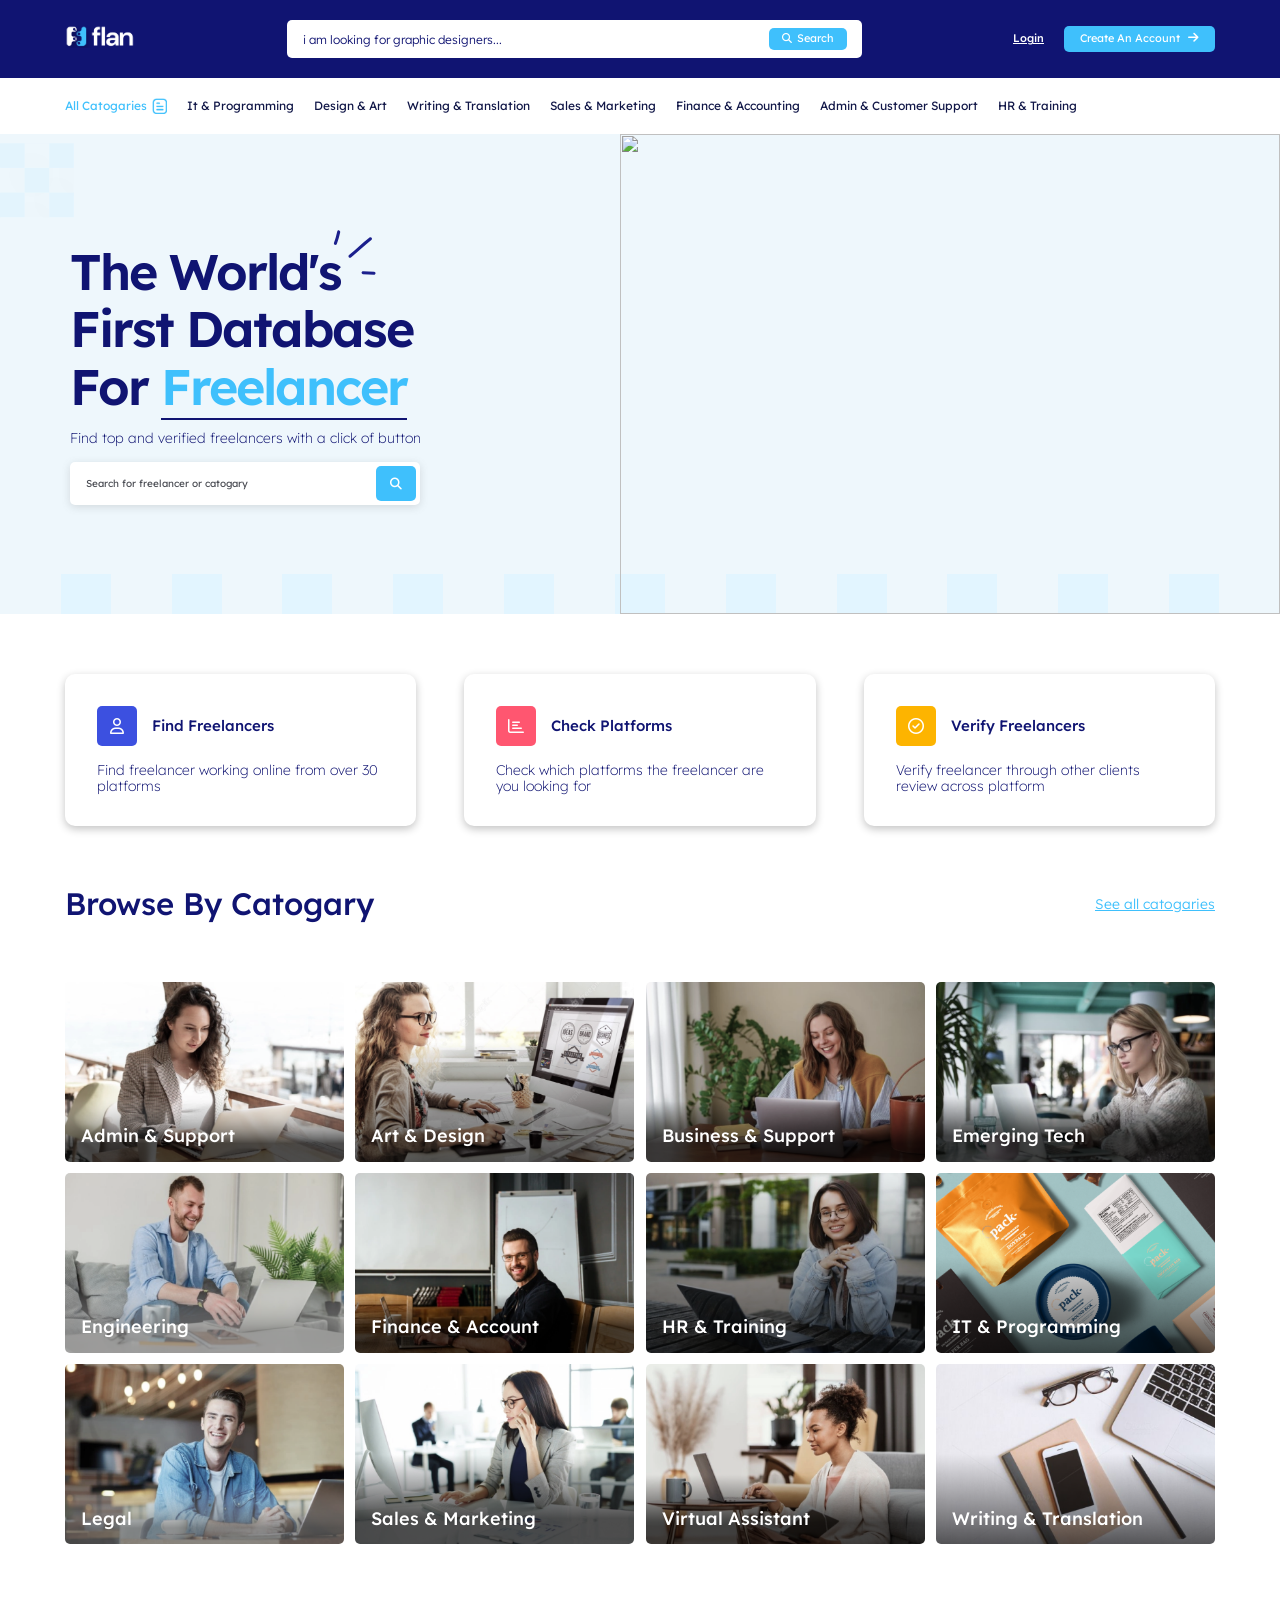
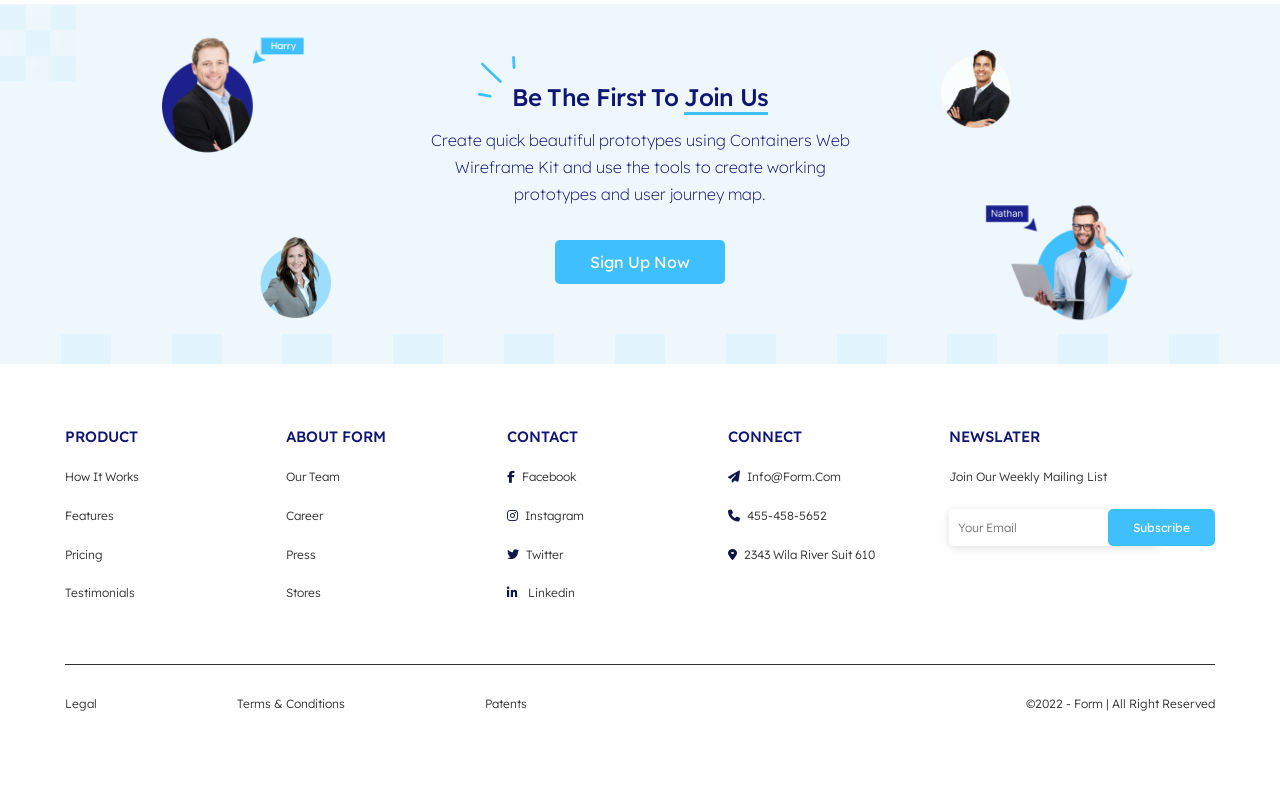
==== index.html @ 5f112f10 "new" ====
<!DOCTYPE html>
<html lang="en">
  <head>
    <meta charset="UTF-8" />
    <meta http-equiv="X-UA-Compatible" content="IE=edge" />
    <meta name="viewport" content="width=device-width, initial-scale=1.0" />
    <link
      rel="stylesheet"
      href="https://cdnjs.cloudflare.com/ajax/libs/font-awesome/6.2.1/css/all.min.css"
      integrity="sha512-MV7K8+y+gLIBoVD59lQIYicR65iaqukzvf/nwasF0nqhPay5w/9lJmVM2hMDcnK1OnMGCdVK+iQrJ7lzPJQd1w=="
      crossorigin="anonymous"
      referrerpolicy="no-referrer"
    />
    <link rel="preconnect" href="https://fonts.googleapis.com" />
    <link rel="preconnect" href="https://fonts.gstatic.com" crossorigin />
    <link
      href="https://fonts.googleapis.com/css2?family=Lexend+Deca:wght@100;200;300;400;500;600;700;800;900&display=swap"
      rel="stylesheet"
    />
    <link rel="shortcut icon" href="assets/favicon.png" type="image/x-icon" />
    <link rel="stylesheet" href="normalize.css" />
    <link rel="stylesheet" href="style.css" />
    <title>Flan | World's First Database For Freelancers</title>
  </head>
  <body>
    <!-- navbar  -->
    <nav class="navbar">
      <div class="navbar-max">
        <div class="header">
          <div class="bars">
            <i class="fas fa-bars"></i>
          </div>
          <div class="logo">
            <img class="img" src="assets/logo.png" alt="" />
          </div>
          <div class="empty"></div>
        </div>
        <div class="searchbar">
          <input
            type="search"
            name=""
            class="search"
            id=""
            placeholder="i am looking for graphic designers..."
          />
          <button class="btn btn-sm searchbar-btn">
            <i class="fas fa-search"></i>search
          </button>
        </div>
        <div class="account">
          <h6 class="login">Login</h6>
          <button class="btn btn-sm signup">
            Create An Account <i class="fas fa-arrow-right"></i>
          </button>
        </div>
      </div>
    </nav>

    <!-- sub-navbar  -->
    <div class="sub-navbar">
      <ul class="sub-navbar-max">
        <li class="navlink" id="navlink-main">
          All catogaries <img src="assets/icons/navigation-icon.png" alt="" />
        </li>
        <li class="navlink">it & programming</li>
        <li class="navlink">design & art</li>
        <li class="navlink">writing & translation</li>
        <li class="navlink">sales & marketing</li>
        <li class="navlink">finance & accounting</li>
        <li class="navlink">admin & customer support</li>
        <li class="navlink">HR & training</li>
      </ul>
    </div>

    <!-- mobile-navlinks  -->
    <div class="mob-nav">
      <ul class="mob-navlinks">
        <li class="mob-navlink" id="navlink-main">
          All catogaries <img src="assets/icons/navigation-icon.png" alt="" />
        </li>
        <li class="mob-navlink">it & programming</li>
        <li class="mob-navlink">design & art</li>
        <li class="mob-navlink">writing & translation</li>
        <li class="mob-navlink">sales & marketing</li>
        <li class="mob-navlink">finance & accounting</li>
        <li class="mob-navlink">admin & customer support</li>
        <li class="mob-navlink">HR & training</li>
      </ul>
      <div class="mob-account">
        <button class="btn btn-sm signup mob-login">login</button>
        <button class="btn btn-sm signup">
          Create An Account <i class="fas fa-arrow-right"></i>
        </button>
      </div>
    </div>
    <div class="dark-background hide"></div>

    <!-- banner  -->
    <div class="banner">
      <img src="assets/icons/pattern1.svg" class="pattern1" alt="" />
      <div class="patterns2">
        <div class="pattern2"></div>
        <div class="pattern2"></div>
        <div class="pattern2"></div>
        <div class="pattern2"></div>
        <div class="pattern2"></div>
        <div class="pattern2"></div>
        <div class="pattern2"></div>
        <div class="pattern2"></div>
        <div class="pattern2"></div>
        <div class="pattern2"></div>
        <div class="pattern2"></div>
      </div>
      <div class="banner-max">
        <div class="banner-content">
          <div class="banner-heading">
            <h1>
              The World's <br />First Database <br />For
              <span class="freelancers">Freelancer</span>
            </h1>
            <img
              src="assets/icons/header-text.svg"
              class="text-enhance"
              alt=""
            />
          </div>
          <p>Find top and verified freelancers with a click of button</p>
          <div class="banner-searchbar">
            <input
              type="search"
              name=""
              class="banner-search"
              id=""
              placeholder="Search for freelancer or catogary"
            />
            <button class="btn btn-square search-btn">
              <i class="fas fa-search"></i>
            </button>
          </div>
        </div>
        <div class="banner-img">
          <img src="assets/banner-img.png" class="img" alt="" />
        </div>
      </div>
    </div>

    <!-- Services  -->
    <div class="services">
      <div class="service">
        <div class="top">
          <div class="icon-cover" style="background-color: #3c50e0">
            <i class="fa-regular fa-user"></i>
          </div>
          <div class="heading">
            <h5>Find Freelancers</h5>
          </div>
        </div>
        <div class="bottom">
          <p>Find freelancer working online from over 30 platforms</p>
        </div>
      </div>

      <div class="service">
        <div class="top">
          <div class="icon-cover" style="background-color: #ff5670">
            <i class="fa-regular fa-chart-bar"></i>
          </div>
          <div class="heading">
            <h5>Check Platforms</h5>
          </div>
        </div>
        <div class="bottom">
          <p>Check which platforms the freelancer are you looking for</p>
        </div>
      </div>

      <div class="service">
        <div class="top">
          <div class="icon-cover" style="background-color: #fdb400">
            <i class="fa-regular fa-circle-check"></i>
          </div>
          <div class="heading">
            <h5>Verify Freelancers</h5>
          </div>
        </div>
        <div class="bottom">
          <p>Verify freelancer through other clients review across platform</p>
        </div>
      </div>
    </div>

    <!-- Catogaries -->
    <div class="title-cover">
      <h3 class="title">Browse By Catogary</h3>
      <a href="">See all catogaries</a>
    </div>
    <div class="catogaries">
      <div class="catogary">
        <img
          src="assets/catogaries-img/Admin & Support.png"
          class="img"
          alt=""
        />
        <h5>Admin & Support</h5>
      </div>
      <div class="catogary">
        <img src="assets/catogaries-img/Art & Design.png" class="img" alt="" />
        <h5>Art & Design</h5>
      </div>
      <div class="catogary">
        <img
          src="assets/catogaries-img/Business & Support.png"
          class="img"
          alt=""
        />
        <h5>Business & Support</h5>
      </div>
      <div class="catogary">
        <img src="assets/catogaries-img/Emergin Tech.png" class="img" alt="" />
        <h5>Emerging Tech</h5>
      </div>
      <div class="catogary">
        <img src="assets/catogaries-img/Engineering.png" class="img" alt="" />
        <h5>Engineering</h5>
      </div>
      <div class="catogary">
        <img
          src="assets/catogaries-img/Finance & Account.png"
          class="img"
          alt=""
        />
        <h5>Finance & Account</h5>
      </div>
      <div class="catogary">
        <img src="assets/catogaries-img/HR & Training.png" class="img" alt="" />
        <h5>HR & Training</h5>
      </div>
      <div class="catogary">
        <img
          src="assets/catogaries-img/IT & Programming.png"
          class="img"
          alt=""
        />
        <h5>IT & Programming</h5>
      </div>
      <div class="catogary">
        <img src="assets/catogaries-img/legal.png" class="img" alt="" />
        <h5>Legal</h5>
      </div>
      <div class="catogary">
        <img
          src="assets/catogaries-img/Sales & Marketing.png"
          class="img"
          alt=""
        />
        <h5>Sales & Marketing</h5>
      </div>
      <div class="catogary">
        <img
          src="assets/catogaries-img/Virtual Assistant.png"
          class="img"
          alt=""
        />
        <h5>Virtual Assistant</h5>
      </div>
      <div class="catogary">
        <img
          src="assets/catogaries-img/Writing Translation.png"
          class="img"
          alt=""
        />
        <h5>Writing & Translation</h5>
      </div>
    </div>

    <!-- Freelancers  -->
    <div class="freelancers">
      <div class="freelancers-max">
        <div class="freelancers-content">
          <h4>Be The First To <span class="join-us">Join Us</span></h4>
          <div class="clients">
            <img src="assets/client2/client1.png" class="client" alt="" />
            <img src="assets/client2/client2.png" class="client" alt="" />
            <img src="assets/client2/client3.png" class="client" alt="" />
            <img src="assets/client2/client4.png" class="client" alt="" />
          </div>
          <p>
            Create quick beautiful prototypes using Containers Web Wireframe Kit
            and use the tools to create working prototypes and user journey map.
          </p>
          <button class="btn btn-lg">Sign Up Now</button>
          <img
            src="assets/icons/client-text.svg"
            class="client-text-decoration"
            alt=""
          />
        </div>

        <img src="assets/Client's/nathan (2).png" class="nathan" alt="" />
        <img src="assets/Client's/harry (2).png" class="harry" alt="" />
        <img src=" assets/Client's/Client 01.png" class="joe" alt="" />
        <img src="assets/Client's/Group 54.png" class="ella" alt="" />
      </div>
      <img src="assets/icons/pattern1.svg" class="f-pattern1" alt="" />
      <div class="f-patterns2">
        <div class="f-pattern2"></div>
        <div class="f-pattern2"></div>
        <div class="f-pattern2"></div>
        <div class="f-pattern2"></div>
        <div class="f-pattern2"></div>
        <div class="f-pattern2"></div>
        <div class="f-pattern2"></div>
        <div class="f-pattern2"></div>
        <div class="f-pattern2"></div>
        <div class="f-pattern2"></div>
        <div class="f-pattern2"></div>
      </div>
    </div>

    <!-- Footer  -->
    <footer class="footer">
      <div class="footer-max">
        <div class="f-top">
          <ul class="menu">
            <h5 class="heading">product</h5>
            <li class="link">How it works</li>
            <li class="link">features</li>
            <li class="link">Pricing</li>
            <li class="link">testimonials</li>
          </ul>
          <ul class="menu">
            <h5 class="heading">about form</h5>
            <li class="link">our team</li>
            <li class="link">career</li>
            <li class="link">press</li>
            <li class="link">stores</li>
          </ul>
          <ul class="menu">
            <h5 class="heading">contact</h5>
            <li class="link">
              <i class="fa-brands fa-facebook-f"></i>facebook
            </li>
            <li class="link">
              <i class="fa-brands fa-instagram"></i>instagram
            </li>
            <li class="link"><i class="fa-brands fa-twitter"></i>twitter</li>
            <li class="link">
              <i class="fa-brands fa-linkedin-in"></i>
              linkedin
            </li>
          </ul>
          <ul class="menu">
            <h5 class="heading">connect</h5>
            <li class="link">
              <i class="fa-solid fa-paper-plane"></i>info@form.com
            </li>
            <li class="link"><i class="fa-solid fa-phone"></i>455-458-5652</li>
            <li class="link">
              <i class="fa-solid fa-location-dot"></i>2343 wila river suit 610
            </li>
          </ul>
          <ul class="menu">
            <h5 class="heading">newslater</h5>
            <li class="link">join our weekly mailing list</li>
            <div class="f-search-cover">
              <input
                type="search"
                name=""
                class="f-search"
                id=""
                placeholder="Your Email"
              />
              <button class="btn f-search-btn">subscribe</button>
            </div>
          </ul>
        </div>
        <div class="f-bottom">
          <div class="left">
            <li class="link">legal</li>
            <li class="link">terms & conditions</li>
            <li class="link">patents</li>
          </div>
          <div class="right">
            <li class="link">&#169;2022 - Form | all right reserved</li>
          </div>
        </div>
      </div>
    </footer>
    <script src="app.js"></script>
  </body>
</html>
---- style.css ----
:root {
  /* COLOR  */
  --clr-primary-100: #eef7fc;
  --clr-primary-200: #e2f5ff;
  --clr-primary-300: #3fc0fc;
  --clr-primary-400: #049be2;
  --clr-primary-500: #101472;
  --clr-primary-600: #101647;
  --clr-white: #ffffff;
  --light-grey: #f2f2f2;
  --clr-grey: #494b52;
  --clr-blue: #3c50e0;
  --clr-red: #ff5670;
  --clr-yellow: #fdb400;

  /* FONT  */
  --font-family: "Lexend Deca", sans-serif;
  --font-100: 100;
  --font-200: 200;
  --font-300: 300;
  --font-400: 400;
  --font-500: 500;
  --font-600: 600;
  --font-700: 700;
  --font-800: 800;
  --font-900: 900;

  /* SECTION-GAP  */
  --gap-sm: 60px;
  --gap-lg: 60px;

  /* BORDER-RADIUS  */
  --radius-sm: 5px;
  --radius-lg: 10px;
  --radius-round: 50%;

  --max-width: 1150px;
  --width: 90vw;
  --shaddow: rgba(99, 99, 99, 0.2) 0px 2px 8px 0px;
  --shaddow1: rgba(0, 0, 0, 0.24) 0px 3px 8px;
}

/* Global Classes  */
h1,
h2,
h3,
h4,
h5,
h6,
p,
span {
  font-family: var(--font-family);
  margin: 0 0 15px 0;
}

h1 {
  font-size: 55px;
  font-weight: var(--font-600);
  letter-spacing: -2px;
}
h2 {
  font-size: 42px;
  font-weight: var(--font-500);
}
h3 {
  font-size: 31px;
  font-weight: var(--font-500);
}
h4 {
  font-size: 24px;
  font-weight: var(--font-500);
}
h5 {
  font-size: 18px;
  font-weight: var(--font-500);
}
h6 {
  font-size: 14px;
  font-weight: var(--font-500);
}
p {
  font-weight: var(--font-200);
}
a {
  font-family: var(--font-family);
  font-weight: var(--font-300);
  color: var(--clr-primary-300);
  font-size: 14px;
}
ul {
  padding: 0;
}
li {
  text-transform: capitalize;
  list-style: none;
  font-family: var(--font-family);
}

/* NAME-ICONS  */
.name-icon-cover {
  position: relative;
}
.name-icon {
  border-radius: var(--radius-sm);
  padding: 0.8rem;
  background-color: rgba(255, 255, 255, 0.1);
  color: white;
  position: absolute;
  top: 141px;
  left: 423px;
}
.name-icon h5 {
  margin-bottom: 2px;
}
.name-icon p {
  font-size: 12px;
  margin-bottom: 2px;
}
.name-icon img {
  width: 15px;
  position: absolute;
  top: 0;
}

/* BUTTONS  */
.btn {
  border: none;
  outline: none;
  background-color: var(--clr-primary-300);
  color: var(--clr-white);
  border-radius: var(--radius-sm);
  cursor: pointer;
  transition: 0.4s all;
  font-family: var(--font-family);
  text-transform: capitalize;
}
.btn i {
  font-size: 12px;
}
.btn:hover {
  background-color: var(--clr-primary-400);
}
.btn-sm {
  padding: 0.4rem 1rem;
  font-size: 11px;
}
.btn-lg {
  padding: 0.8rem 2.2rem;
  font-size: 16px;
}
.btn-square {
  padding: 0.6rem;
  font-size: 14px;
}

/* IMG */
.img {
  height: 100%;
  width: 100%;
  object-fit: cover;
}

/* -------------------Navbar------------------- */
.navbar {
  background-color: var(--clr-primary-500);
}
.navbar-max {
  max-width: var(--max-width);
  width: var(--width);
  margin: auto;
  display: flex;
  align-items: center;
  justify-content: space-between;
  padding: 20px 0;
}
.bars {
  display: none;
}
.empty {
  display: none;
}
.logo {
  width: 70px;
}

.searchbar {
  position: relative;
  width: 50%;
}
.search {
  padding: 0.6rem 1rem;
  border-radius: var(--radius-sm);
  outline: none;
  border: none;
  width: 100%;
}
.search::placeholder {
  font-family: var(--font-family);
  font-size: 12px;
  font-weight: var(--font-300);
  color: var(--clr-primary-500);
}
.searchbar-btn {
  position: absolute;
  right: 15px;
  font-size: 11px;
  top: 20%;
  padding: 0.3rem 0.8rem;
}
.searchbar-btn i {
  margin-right: 5px;
  font-size: 10px;
}
.account {
  display: flex;
  align-items: center;
}
.login {
  margin: 0;
  font-size: 11px;
  color: var(--clr-white);
  text-decoration: underline;
}
.signup {
  margin-left: 20px;
}
.signup i {
  margin-left: 5px;
}

@media (max-width: 750px) {
  .account {
    display: none;
  }
  .navbar-max {
    flex-direction: column;
  }
  .header {
    display: flex;
    align-items: center;
    justify-content: space-between;
    width: 100%;
    margin-bottom: 15px;
  }
  .bars {
    display: inline;
    color: var(--clr-white);
  }
  .empty {
    display: inline;
  }
  .searchbar {
    width: 100%;
  }
}

/* -------------------Sub-Navbar------------------- */
.sub-navbar {
  background-color: var(--clr-white);
}
.sub-navbar-max {
  width: var(--width);
  margin: auto;
  max-width: var(--max-width);
  display: flex;
  align-items: center;
  padding: 20px 0;
}
.sub-navbar-max .navlink {
  font-size: 12px;
  margin-right: 20px;
  color: var(--clr-primary-600);
}
.navlink:hover {
  cursor: pointer;
  transition: 0.3s;
  color: var(--clr-primary-300);
}
#navlink-main {
  display: flex;
  align-items: center;
  color: var(--clr-primary-300);
}
#navlink-main img {
  width: 15px;
  margin-left: 5px;
}

@media (max-width: 1160px) {
  .navlink:nth-child(8) {
    display: none;
  }
}
@media (max-width: 1050px) {
  .navlink:nth-child(7) {
    display: none;
  }
}
@media (max-width: 850px) {
  .navlink:nth-child(6) {
    display: none;
  }
}
@media (max-width: 750px) {
  .sub-navbar {
    display: none;
  }
}

/* Mobile-Navlinks  */
.mob-nav {
  z-index: 3;
  background-color: var(--clr-white);
  transform: translateX(-100%);
  position: absolute;
  height: 100vh;
  width: 60%;
  transition: 0.4s ease-in-out;
}
.mob-nav-show {
  transform: translateX(0%);
}
.mob-navlink {
  padding: 15px 20px;
  color: var(--clr-primary-600);
  font-size: 12px;
}
.mob-navlink:hover {
  background-color: var(--light-grey);
  transition: 0.3s ease-in-out;
  cursor: pointer;
}

.mob-account {
  display: flex;
  flex-direction: column;
  padding: 0 20px;
}
.mob-account .signup {
  margin: 3px 0;
  display: inline;
}
.dark-background {
  width: 100%;
  height: 100vh;
  background-color: rgba(0, 0, 0, 0.4);
  position: absolute;
  z-index: 2;
}
.hide {
  display: none;
}

/* -------------------Banner------------------- */
.banner {
  background-color: var(--clr-primary-100);
  display: flex;
  align-items: center;
  justify-content: end;
  position: relative;
  font-size: 10px;
  margin-bottom: var(--gap-sm);
  /* border: 2px solid red; */
}
.banner-max {
  width: 95vw;
  max-width: 1210px;
  display: flex;
  align-items: center;
}
.pattern1 {
  position: absolute;
  top: -4%;
  left: 0;
  width: 140px;
  opacity: 0.6;
}
.patterns2 {
  display: flex;
  align-items: center;
  justify-content: space-evenly;
  position: absolute;
  bottom: 0%;
  left: 0%;
  width: 100%;
}
.pattern2 {
  width: 50px;
  height: 40px;
  background-color: #e2f5ff;
}

.banner-content {
  width: 50%;
}
.banner-content h1 {
  color: var(--clr-primary-500);
  position: relative;
  font-size: 5em;
}
.banner-content p {
  color: var(--clr-primary-500);
  font-size: 1.4em;
}
.banner-heading {
  display: inline-block;
  position: relative;
}
.text-enhance {
  position: absolute;
  top: -13px;
  right: 33px;
  width: 49px;
}
.banner-content span {
  color: var(--clr-primary-300);
  border-bottom: 2px solid var(--clr-primary-500);
  display: inline;
}
.banner-searchbar {
  position: relative;
  width: 350px;
  /* border: 2px solid red; */
}
.banner-search {
  width: 100%;
  border-radius: var(--radius-sm);
  outline: none;
  border: none;
  box-shadow: var(--shaddow);
  padding: 1rem 1rem;
}
.banner-search::placeholder {
  color: var(--clr-grey);
  font-family: var(--font-family);
}
.search-btn {
  position: absolute;
  right: 4px;
  top: 4px;
  width: 40px;
  height: 35px;
}

.banner-img {
  position: relative;
  height: 480px;
  width: 60%;
  z-index: 2;
}

@media (max-width: 910px) {
  .banner-content {
    font-size: 9px;
  }
  .banner-searchbar {
    width: 300px;
  }
  .pattern2:nth-child(11),
  .pattern2:nth-child(10),
  .pattern2:nth-child(9) {
    display: none;
  }
}
@media (max-width: 770px) {
  .banner-img {
    display: none;
  }
  .banner-searchbar {
    margin: auto;
  }
  .banner-content {
    padding: 5rem 0;
    text-align: center;
    width: 100%;
  }
  .banner {
    justify-content: center;
  }
  .text-enhance {
    top: -14px;
    right: -9px;
    width: 45px;
  }
  .pattern2:nth-child(8),
  .pattern2:nth-child(7),
  .pattern2:nth-child(6) {
    display: none;
  }
}

/* -------------------Services------------------- */
.services {
  width: var(--width);
  max-width: var(--max-width);
  margin: auto;
  display: grid;
  grid-template-columns: repeat(3, 1fr);
  gap: 3rem;
  margin-bottom: var(--gap-lg);
}
.service {
  background-color: white;
  box-shadow: var(--shaddow1);
  padding: 2rem;
  border-radius: var(--radius-lg);
}
.service .top {
  display: flex;
  align-items: center;
  margin-bottom: 1rem;
}
.service .top .icon-cover {
  color: white;
  border-radius: var(--radius-sm);
  width: 40px;
  height: 40px;
  display: flex;
  align-items: center;
  justify-content: center;
  margin-right: 15px;
}
.service .top h5 {
  margin: 0;
  font-size: 15px;
  color: var(--clr-primary-500);
}
.service .bottom p {
  margin-bottom: 0%;
  color: var(--clr-primary-500);
  font-size: 14px;
}

@media (max-width: 770px) {
  .services {
    grid-template-columns: 1fr;
    gap: 1rem;
  }
}

/* -------------------Catogaries------------------- */
.title-cover {
  width: var(--width);
  max-width: var(--max-width);
  margin: auto;
  display: flex;
  align-items: center;
  justify-content: space-between;
  margin-bottom: var(--gap-sm);
}
.title-cover h3 {
  margin: 0;
  color: var(--clr-primary-500);
}
.catogaries {
  width: var(--width);
  max-width: var(--max-width);
  margin: auto;
  display: grid;
  grid-template-columns: 1fr 1fr 1fr 1fr;
  gap: 0.7rem;
}
.catogary {
  height: 180px;
  position: relative;
  cursor: pointer;
}
.catogary img {
  border-radius: var(--radius-sm);
}
.catogary h5 {
  position: absolute;
  bottom: 0;
  left: 16px;
  color: var(--clr-white);
}

@media (max-width: 1050px) {
  .catogaries {
    grid-template-columns: 1fr 1fr 1fr;
  }
  .catogary:nth-child(1),
  .catogary:nth-child(2),
  .catogary:nth-child(3) {
    display: none;
  }
}
@media (max-width: 650px) {
  .catogaries {
    grid-template-columns: 1fr 1fr;
  }
  .catogary:nth-child(4),
  .catogary:nth-child(5),
  .catogary:nth-child(6) {
    display: none;
  }
  .title-cover .title {
    font-size: 20px;
  }
  .catogary h5 {
    font-size: 13px;
  }
}

/* -------------------Freelancers------------------- */
.freelancers {
  background-color: var(--clr-primary-100);
  display: flex;
  justify-content: center;
  align-items: center;
  margin-top: var(--gap-sm);
  position: relative;
}
.freelancers-max {
  max-width: var(--max-width);
  width: var(--width);
  margin: auto;
  display: flex;
  align-items: center;
  justify-content: center;
  position: relative;
}
.freelancers-content {
  display: flex;
  justify-content: center;
  align-items: center;
  flex-direction: column;
  width: var(--width);
  max-width: 450px;
  text-align: center;
  padding: 5rem 0;
  position: relative;
}
.freelancers-content h4 {
  color: var(--clr-primary-500);
  letter-spacing: -0.7px;
}
.freelancers-content p {
  margin-bottom: 2rem;
  line-height: 27px;
  color: var(--clr-primary-500);
}
.freelancers-content .join-us {
  border-bottom: 3px solid var(--clr-primary-300);
}
.client-text-decoration {
  position: absolute;
  top: 52px;
  left: 63px;
  width: 38px;
}
.f-pattern1 {
  position: absolute;
  top: -28px;
  left: 0;
  width: 144px;
  opacity: 0.6;
}
.f-patterns2 {
  display: flex;
  align-items: center;
  justify-content: space-evenly;
  position: absolute;
  bottom: 0%;
  left: 0%;
  width: 100%;
}
.f-pattern2 {
  width: 50px;
  height: 30px;
  background-color: #e2f5ff;
}

.harry {
  position: absolute;
  top: 0;
  left: 55px;
  width: 250px;
}
.nathan {
  position: absolute;
  width: 249px;
  bottom: 0;
  right: 23px;
}
.joe {
  position: absolute;
  width: 70px;
  top: 46px;
  right: 204px;
}
.ella {
  position: absolute;
  width: 87px;
  bottom: 46px;
  left: 179px;
}
.clients {
  display: flex;
  justify-content: space-between;
  align-items: center;
  width: 350px;
  margin-bottom: 20px;
  margin-top: 10px;
  display: none;
}
.client {
  width: 60px;
}

@media (max-width: 920px) {
  .clients {
    display: flex;
  }
  .nathan {
    display: none;
  }
  .ella {
    display: none;
  }
  .joe {
    display: none;
  }
  .harry {
    display: none;
  }
  .freelancers-content {
    width: 80vw;
  }
}
@media (max-width: 550px) {
  .freelancers-content {
    width: 80vw;
  }
  .client-text-decoration {
    display: none;
  }
  .clients {
    width: 300px;
  }
  .client {
    width: 50px;
  }
  .freelancers-content h4 {
    font-size: 22px;
  }
}
@media (max-width: 910px) {
  .f-pattern2:nth-child(11),
  .f-pattern2:nth-child(10),
  .f-pattern2:nth-child(9) {
    display: none;
  }
}
@media (max-width: 770px) {
  .f-pattern2:nth-child(8),
  .f-pattern2:nth-child(7),
  .f-pattern2:nth-child(6) {
    display: none;
  }
}

/* -------------------Footer------------------- */
.footer .link {
  cursor: pointer;
}
.footer-max {
  width: var(--width);
  max-width: var(--max-width);
  margin: auto;
}
.f-top {
  display: grid;
  grid-template-columns: 1fr 1fr 1fr 1fr 1.3fr;
  gap: 1rem;
  padding: 4rem 0;
  border-bottom: 1px solid #313131;
}
.f-top i {
  color: var(--clr-primary-600);
}
.f-top .menu {
  margin: 0;
}
.menu .link:last-child {
  margin-bottom: 0;
}
.menu .heading {
  text-transform: uppercase;
  color: var(--clr-primary-500);
  font-size: 15px;
  margin-bottom: 25px;
}
.f-top .link {
  font-size: 12px;
  margin-bottom: 25px;
  font-weight: var(--font-300);
  color: #313131;
}
.f-top .link i {
  margin-right: 7px;
}
.f-search-cover {
  position: relative;
}
.f-search {
  border-radius: var(--radius-sm);
  outline: none;
  padding: 0.6rem;
  border: none;
  box-shadow: var(--shaddow);
}
.f-search::placeholder {
  font-family: var(--font-family);
  font-size: 12px;
  font-weight: var(--font-300);
}
.f-search-btn {
  position: absolute;
  right: 0;
  width: 40%;
  font-size: 12px;
  height: 100%;
}

.f-bottom {
  width: var(--width);
  max-width: var(--max-width);
  margin: auto;
  display: flex;
  align-items: center;
  justify-content: space-between;
  padding: 2rem 0 6rem 0;
}
.f-bottom .left {
  display: flex;
  align-items: center;
}
.f-bottom .left .link {
  margin-right: 140px;
}
.f-bottom .link {
  font-size: 12px;
  font-weight: var(--font-300);
  color: #313131;
}

@media (max-width: 1000px) {
  .f-top .menu:nth-child(5) {
    display: none;
  }
  .f-top {
    grid-template-columns: repeat(4, 1fr);
  }
}
@media (max-width: 750px) {
  .f-top {
    grid-template-columns: repeat(3, 1fr);
  }
  .f-top .menu:nth-child(1) {
    margin-bottom: 1rem;
  }
}
@media (max-width: 500px) {
  .f-top {
    grid-template-columns: repeat(2, 1fr);
  }
}
@media (max-width: 900px) {
  .f-bottom .left .link {
    margin-right: 80px;
  }
}
@media (max-width: 690px) {
  .f-bottom {
    flex-direction: column;
    justify-content: flex-start;
  }
  .f-bottom .left {
    margin-bottom: 15px;
    justify-content: space-between;
    width: var(--width);
  }
  .f-bottom .left .link {
    margin-right: 0;
  }
}
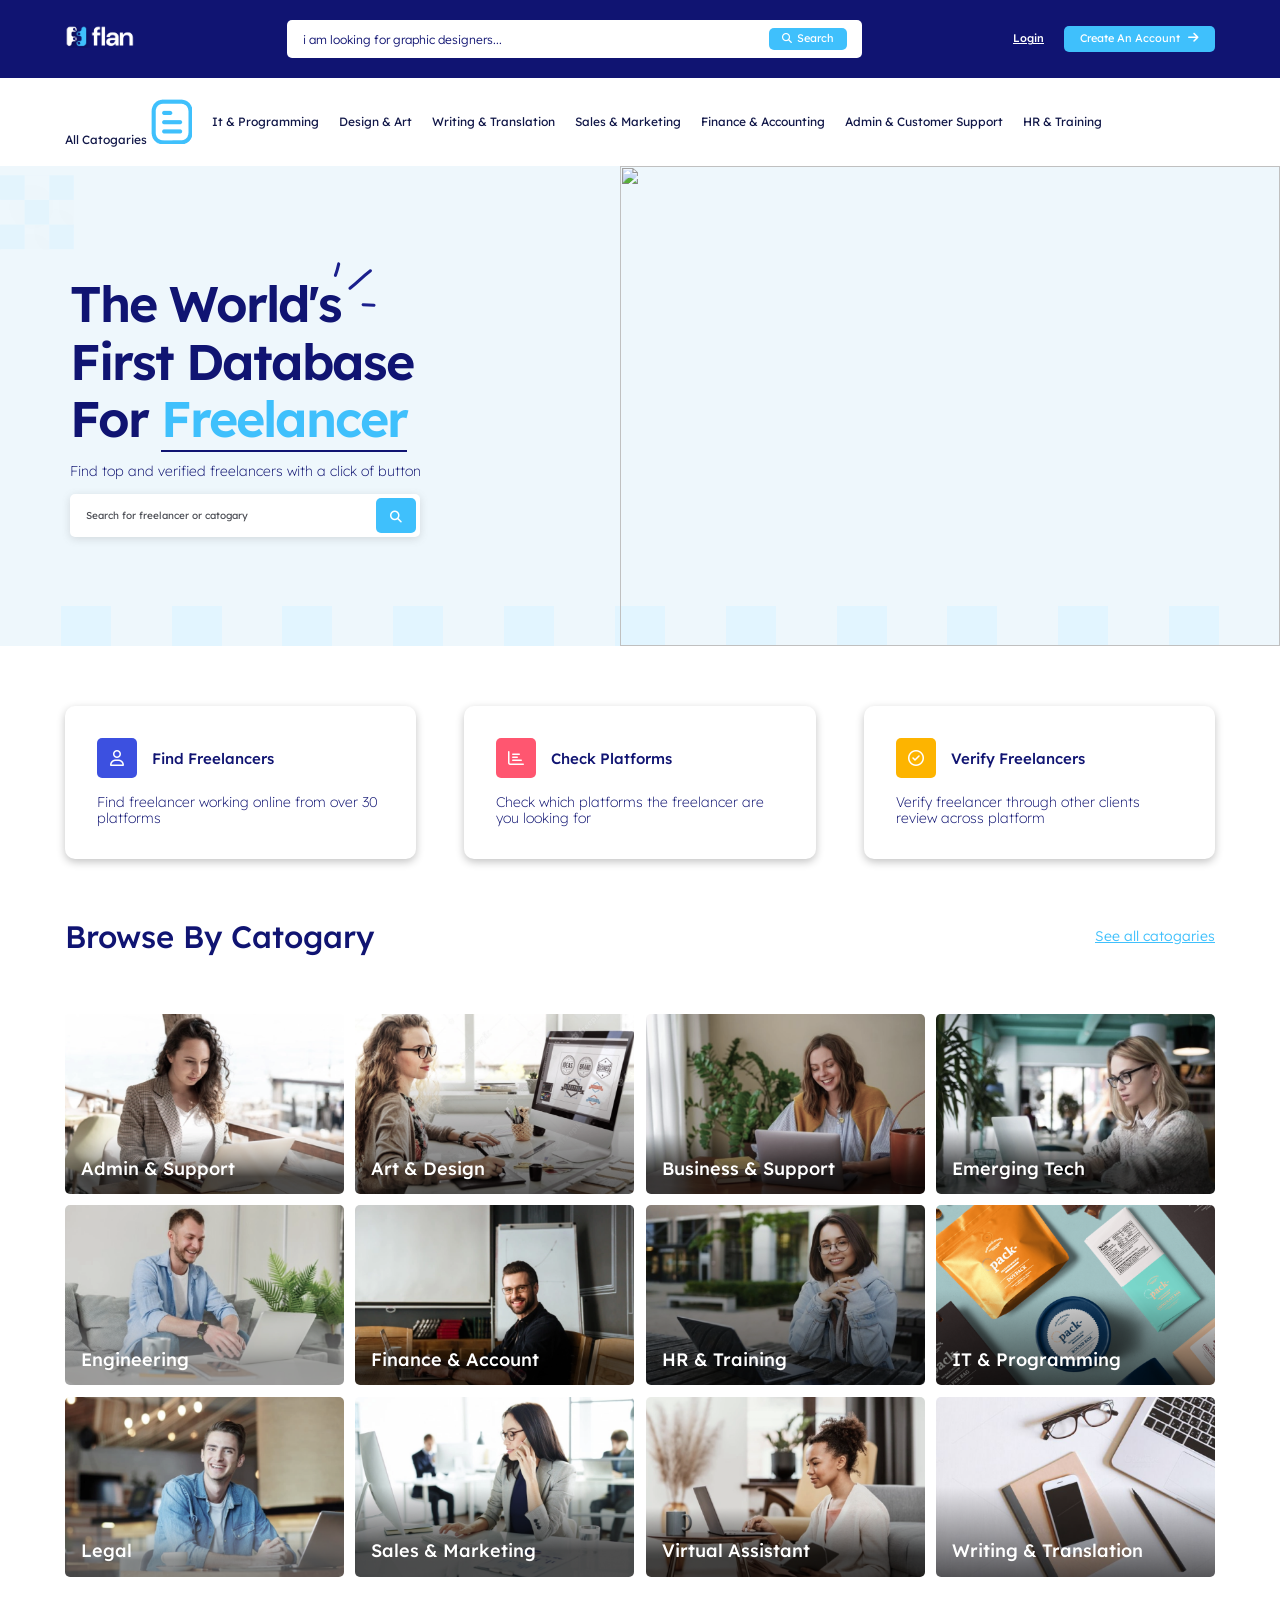
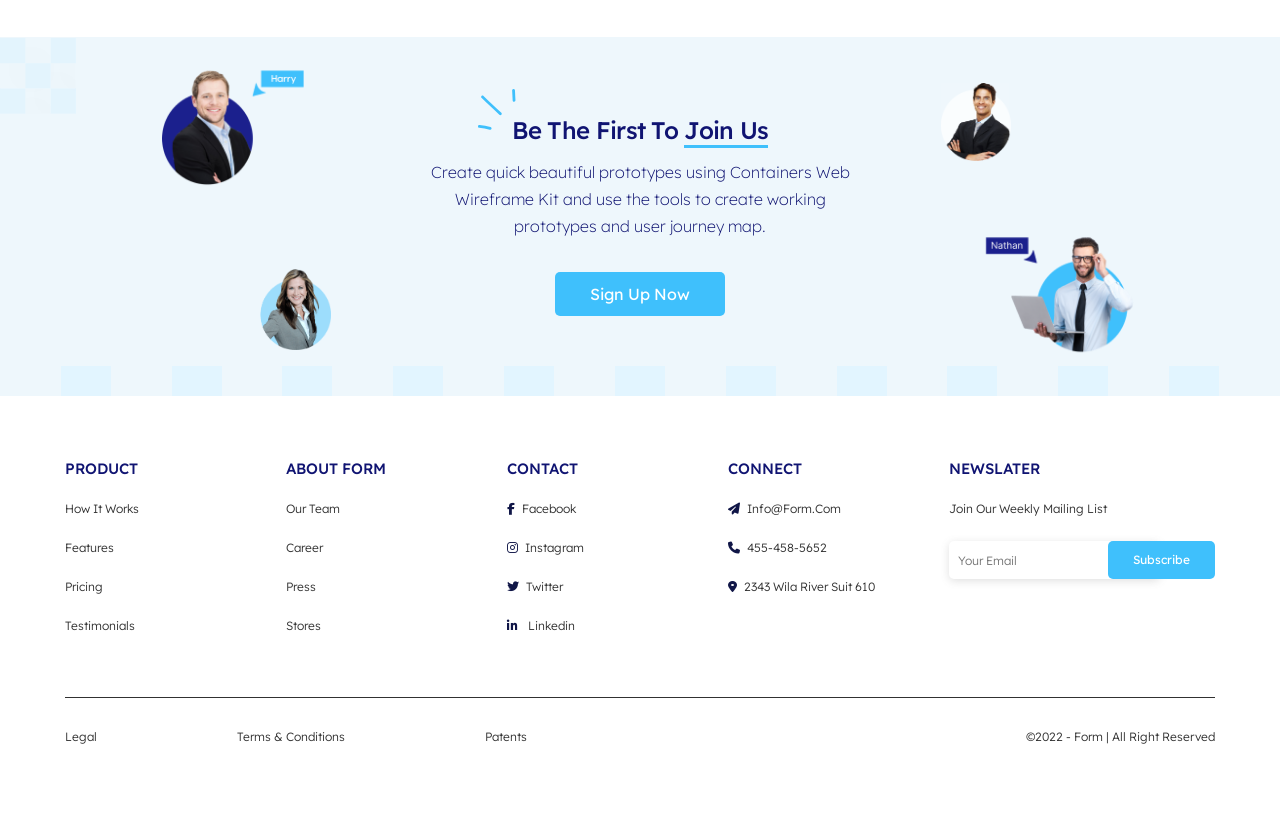
==== commit 4a844b1b: "remove slash" ====
--- a/index.html
+++ b/index.html
@@ -1,25 +1,25 @@
 <!DOCTYPE html>
 <html lang="en">
   <head>
-    <meta charset="UTF-8" />
-    <meta http-equiv="X-UA-Compatible" content="IE=edge" />
-    <meta name="viewport" content="width=device-width, initial-scale=1.0" />
+    <meta charset="UTF-8">
+    <meta http-equiv="X-UA-Compatible" content="IE=edge">
+    <meta name="viewport" content="width=device-width, initial-scale=1.0">
     <link
       rel="stylesheet"
       href="https://cdnjs.cloudflare.com/ajax/libs/font-awesome/6.2.1/css/all.min.css"
       integrity="sha512-MV7K8+y+gLIBoVD59lQIYicR65iaqukzvf/nwasF0nqhPay5w/9lJmVM2hMDcnK1OnMGCdVK+iQrJ7lzPJQd1w=="
       crossorigin="anonymous"
       referrerpolicy="no-referrer"
-    />
-    <link rel="preconnect" href="https://fonts.googleapis.com" />
-    <link rel="preconnect" href="https://fonts.gstatic.com" crossorigin />
+    >
+    <link rel="preconnect" href="https://fonts.googleapis.com">
+    <link rel="preconnect" href="https://fonts.gstatic.com" crossorigin>
     <link
       href="https://fonts.googleapis.com/css2?family=Lexend+Deca:wght@100;200;300;400;500;600;700;800;900&display=swap"
       rel="stylesheet"
-    />
-    <link rel="shortcut icon" href="assets/favicon.png" type="image/x-icon" />
-    <link rel="stylesheet" href="normalize.css" />
-    <link rel="stylesheet" href="style.css" />
+    >
+    <link rel="shortcut icon" href="assets/favicon.png" type="image/x-icon">
+    <link rel="stylesheet" href="normalize.css">
+    <link rel="stylesheet" href="style.css">
     <title>Flan | World's First Database For Freelancers</title>
   </head>
   <body>
@@ -31,18 +31,18 @@
             <i class="fas fa-bars"></i>
           </div>
           <div class="logo">
-            <img class="img" src="assets/logo.png" alt="" />
+            <img class="img" src="assets/logo.png" alt="img">
           </div>
           <div class="empty"></div>
         </div>
         <div class="searchbar">
           <input
             type="search"
-            name=""
+            name="searchbar"
             class="search"
-            id=""
+            id="searchb"
             placeholder="i am looking for graphic designers..."
-          />
+          >
           <button class="btn btn-sm searchbar-btn">
             <i class="fas fa-search"></i>search
           </button>
@@ -59,7 +59,7 @@
     <!-- sub-navbar  -->
     <div class="sub-navbar">
       <ul class="sub-navbar-max">
-        <li class="navlink" id="navlink-main">
+        <li class="navlink" id="navlink">
           All catogaries <img src="assets/icons/navigation-icon.png" alt="" />
         </li>
         <li class="navlink">it & programming</li>
@@ -76,7 +76,7 @@
     <div class="mob-nav">
       <ul class="mob-navlinks">
         <li class="mob-navlink" id="navlink-main">
-          All catogaries <img src="assets/icons/navigation-icon.png" alt="" />
+          All catogaries <img src="assets/icons/navigation-icon.png" alt="img">
         </li>
         <li class="mob-navlink">it & programming</li>
         <li class="mob-navlink">design & art</li>
@@ -97,7 +97,7 @@
 
     <!-- banner  -->
     <div class="banner">
-      <img src="assets/icons/pattern1.svg" class="pattern1" alt="" />
+      <img src="assets/icons/pattern1.svg" class="pattern1" alt="img">
       <div class="patterns2">
         <div class="pattern2"></div>
         <div class="pattern2"></div>
@@ -122,7 +122,7 @@
               src="assets/icons/header-text.svg"
               class="text-enhance"
               alt=""
-            />
+            >
           </div>
           <p>Find top and verified freelancers with a click of button</p>
           <div class="banner-searchbar">
@@ -132,14 +132,14 @@
               class="banner-search"
               id=""
               placeholder="Search for freelancer or catogary"
-            />
+            >
             <button class="btn btn-square search-btn">
               <i class="fas fa-search"></i>
             </button>
           </div>
         </div>
         <div class="banner-img">
-          <img src="assets/banner-img.png" class="img" alt="" />
+          <img src="assets/banner-img.png" class="img" alt="">
         </div>
       </div>
     </div>
@@ -200,7 +200,7 @@
           src="assets/catogaries-img/Admin & Support.png"
           class="img"
           alt=""
-        />
+        >
         <h5>Admin & Support</h5>
       </div>
       <div class="catogary">
@@ -212,15 +212,15 @@
           src="assets/catogaries-img/Business & Support.png"
           class="img"
           alt=""
-        />
+        >
         <h5>Business & Support</h5>
       </div>
       <div class="catogary">
-        <img src="assets/catogaries-img/Emergin Tech.png" class="img" alt="" />
+        <img src="assets/catogaries-img/Emergin Tech.png" class="img" alt="" >
         <h5>Emerging Tech</h5>
       </div>
       <div class="catogary">
-        <img src="assets/catogaries-img/Engineering.png" class="img" alt="" />
+        <img src="assets/catogaries-img/Engineering.png" class="img" alt="" >
         <h5>Engineering</h5>
       </div>
       <div class="catogary">
@@ -228,11 +228,11 @@
           src="assets/catogaries-img/Finance & Account.png"
           class="img"
           alt=""
-        />
+        >
         <h5>Finance & Account</h5>
       </div>
       <div class="catogary">
-        <img src="assets/catogaries-img/HR & Training.png" class="img" alt="" />
+        <img src="assets/catogaries-img/HR & Training.png" class="img" alt="">
         <h5>HR & Training</h5>
       </div>
       <div class="catogary">
@@ -240,11 +240,11 @@
           src="assets/catogaries-img/IT & Programming.png"
           class="img"
           alt=""
-        />
+        >
         <h5>IT & Programming</h5>
       </div>
       <div class="catogary">
-        <img src="assets/catogaries-img/legal.png" class="img" alt="" />
+        <img src="assets/catogaries-img/legal.png" class="img" alt="">
         <h5>Legal</h5>
       </div>
       <div class="catogary">
@@ -252,7 +252,7 @@
           src="assets/catogaries-img/Sales & Marketing.png"
           class="img"
           alt=""
-        />
+        >
         <h5>Sales & Marketing</h5>
       </div>
       <div class="catogary">
@@ -260,7 +260,7 @@
           src="assets/catogaries-img/Virtual Assistant.png"
           class="img"
           alt=""
-        />
+        >
         <h5>Virtual Assistant</h5>
       </div>
       <div class="catogary">
@@ -268,7 +268,7 @@
           src="assets/catogaries-img/Writing Translation.png"
           class="img"
           alt=""
-        />
+        >
         <h5>Writing & Translation</h5>
       </div>
     </div>
@@ -279,10 +279,10 @@
         <div class="freelancers-content">
           <h4>Be The First To <span class="join-us">Join Us</span></h4>
           <div class="clients">
-            <img src="assets/client2/client1.png" class="client" alt="" />
-            <img src="assets/client2/client2.png" class="client" alt="" />
-            <img src="assets/client2/client3.png" class="client" alt="" />
-            <img src="assets/client2/client4.png" class="client" alt="" />
+            <img src="assets/client2/client1.png" class="client" alt="" >
+            <img src="assets/client2/client2.png" class="client" alt="" >
+            <img src="assets/client2/client3.png" class="client" alt="" >
+            <img src="assets/client2/client4.png" class="client" alt="" >
           </div>
           <p>
             Create quick beautiful prototypes using Containers Web Wireframe Kit
@@ -293,15 +293,15 @@
             src="assets/icons/client-text.svg"
             class="client-text-decoration"
             alt=""
-          />
-        </div>
-
-        <img src="assets/Client's/nathan (2).png" class="nathan" alt="" />
-        <img src="assets/Client's/harry (2).png" class="harry" alt="" />
-        <img src=" assets/Client's/Client 01.png" class="joe" alt="" />
-        <img src="assets/Client's/Group 54.png" class="ella" alt="" />
-      </div>
-      <img src="assets/icons/pattern1.svg" class="f-pattern1" alt="" />
+          >
+        </div>
+
+        <img src="assets/Client's/nathan (2).png" class="nathan" alt="" >
+        <img src="assets/Client's/harry (2).png" class="harry" alt="" >
+        <img src=" assets/Client's/Client 01.png" class="joe" alt="" >
+        <img src="assets/Client's/Group 54.png" class="ella" alt="" >
+      </div>
+      <img src="assets/icons/pattern1.svg" class="f-pattern1" alt="" >
       <div class="f-patterns2">
         <div class="f-pattern2"></div>
         <div class="f-pattern2"></div>
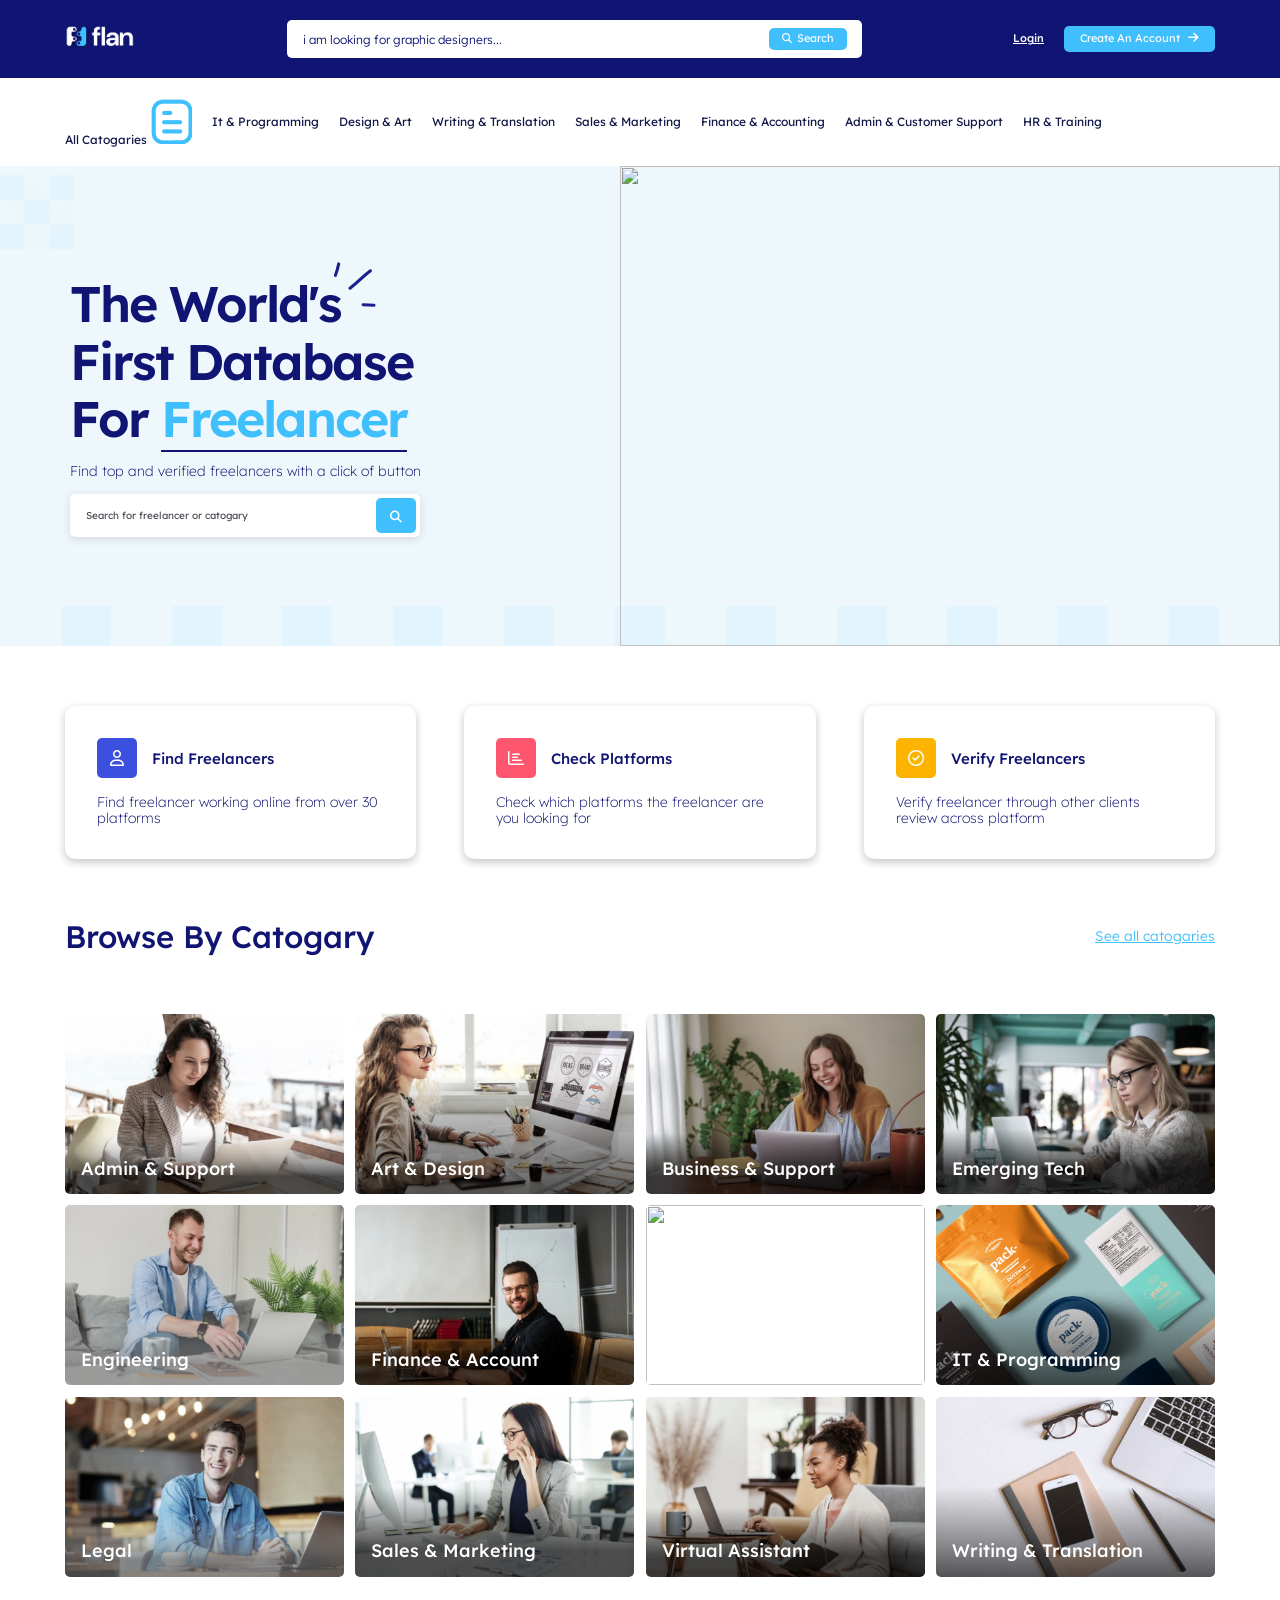
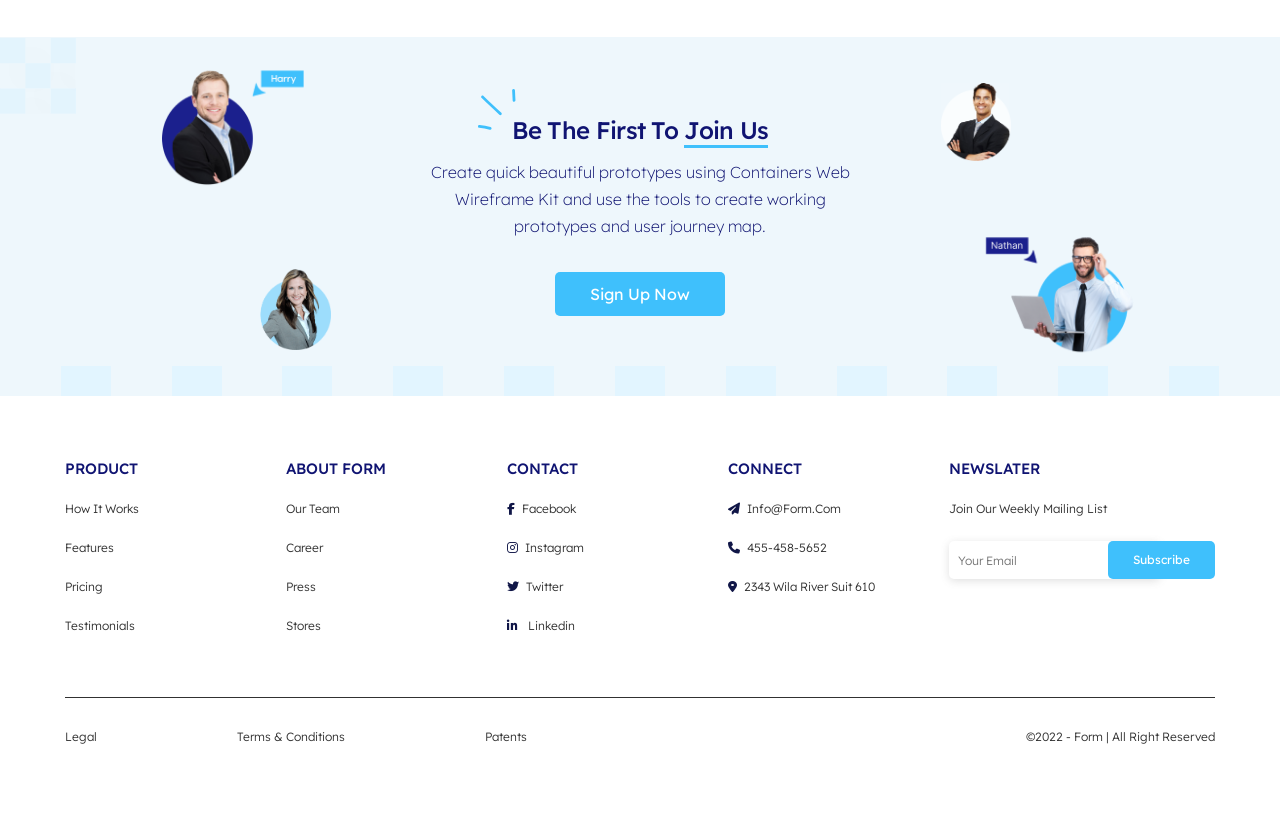
==== commit 059551d3: "corrected name" ====
--- a/index.html
+++ b/index.html
@@ -60,7 +60,7 @@
     <div class="sub-navbar">
       <ul class="sub-navbar-max">
         <li class="navlink" id="navlink">
-          All catogaries <img src="assets/icons/navigation-icon.png" alt="" />
+          All catogaries <img src="assets/icons/navigation-icon.png" alt="">
         </li>
         <li class="navlink">it & programming</li>
         <li class="navlink">design & art</li>
@@ -115,7 +115,7 @@
         <div class="banner-content">
           <div class="banner-heading">
             <h1>
-              The World's <br />First Database <br />For
+              The World's <br>First Database <br>For
               <span class="freelancers">Freelancer</span>
             </h1>
             <img
@@ -128,9 +128,9 @@
           <div class="banner-searchbar">
             <input
               type="search"
-              name=""
+              name="search"
               class="banner-search"
-              id=""
+              id="search"
               placeholder="Search for freelancer or catogary"
             >
             <button class="btn btn-square search-btn">
@@ -196,48 +196,40 @@
     </div>
     <div class="catogaries">
       <div class="catogary">
-        <img
-          src="assets/catogaries-img/Admin & Support.png"
-          class="img"
-          alt=""
-        >
+        <img src="assets/catogaries-img/AdminSupport.png"class="img"alt="">
         <h5>Admin & Support</h5>
       </div>
       <div class="catogary">
-        <img src="assets/catogaries-img/Art & Design.png" class="img" alt="" />
+        <img src="assets/catogaries-img/ArtDesign.png" class="img" alt="" >
         <h5>Art & Design</h5>
       </div>
       <div class="catogary">
-        <img
-          src="assets/catogaries-img/Business & Support.png"
-          class="img"
-          alt=""
-        >
+        <img src="assets/catogaries-img/BusinessSupport.png"class="img"alt="">
         <h5>Business & Support</h5>
       </div>
       <div class="catogary">
-        <img src="assets/catogaries-img/Emergin Tech.png" class="img" alt="" >
+        <img src="assets/catogaries-img/EmerginTech.png" class="img" alt="" >
         <h5>Emerging Tech</h5>
       </div>
       <div class="catogary">
-        <img src="assets/catogaries-img/Engineering.png" class="img" alt="" >
+        <img src="assets/catogaries-img/Engineering.png"class="img"alt="">
         <h5>Engineering</h5>
       </div>
       <div class="catogary">
         <img
-          src="assets/catogaries-img/Finance & Account.png"
+          src="assets/catogaries-img/FinanceAccount.png"
           class="img"
           alt=""
         >
         <h5>Finance & Account</h5>
       </div>
       <div class="catogary">
-        <img src="assets/catogaries-img/HR & Training.png" class="img" alt="">
+        <img src="assets/catogaries-img/HRTraining.png"class="img"alt="">
         <h5>HR & Training</h5>
       </div>
       <div class="catogary">
         <img
-          src="assets/catogaries-img/IT & Programming.png"
+          src="assets/catogaries-img/ITProgramming.png"
           class="img"
           alt=""
         >
@@ -249,7 +241,7 @@
       </div>
       <div class="catogary">
         <img
-          src="assets/catogaries-img/Sales & Marketing.png"
+          src="assets/catogaries-img/SalesMarketing.png"
           class="img"
           alt=""
         >
@@ -257,7 +249,7 @@
       </div>
       <div class="catogary">
         <img
-          src="assets/catogaries-img/Virtual Assistant.png"
+          src="assets/catogaries-img/VirtualAssistant.png"
           class="img"
           alt=""
         >
@@ -265,7 +257,7 @@
       </div>
       <div class="catogary">
         <img
-          src="assets/catogaries-img/Writing Translation.png"
+          src="assets/catogaries-img/WritingTranslation.png"
           class="img"
           alt=""
         >
@@ -369,7 +361,7 @@
                 class="f-search"
                 id=""
                 placeholder="Your Email"
-              />
+              >
               <button class="btn f-search-btn">subscribe</button>
             </div>
           </ul>
